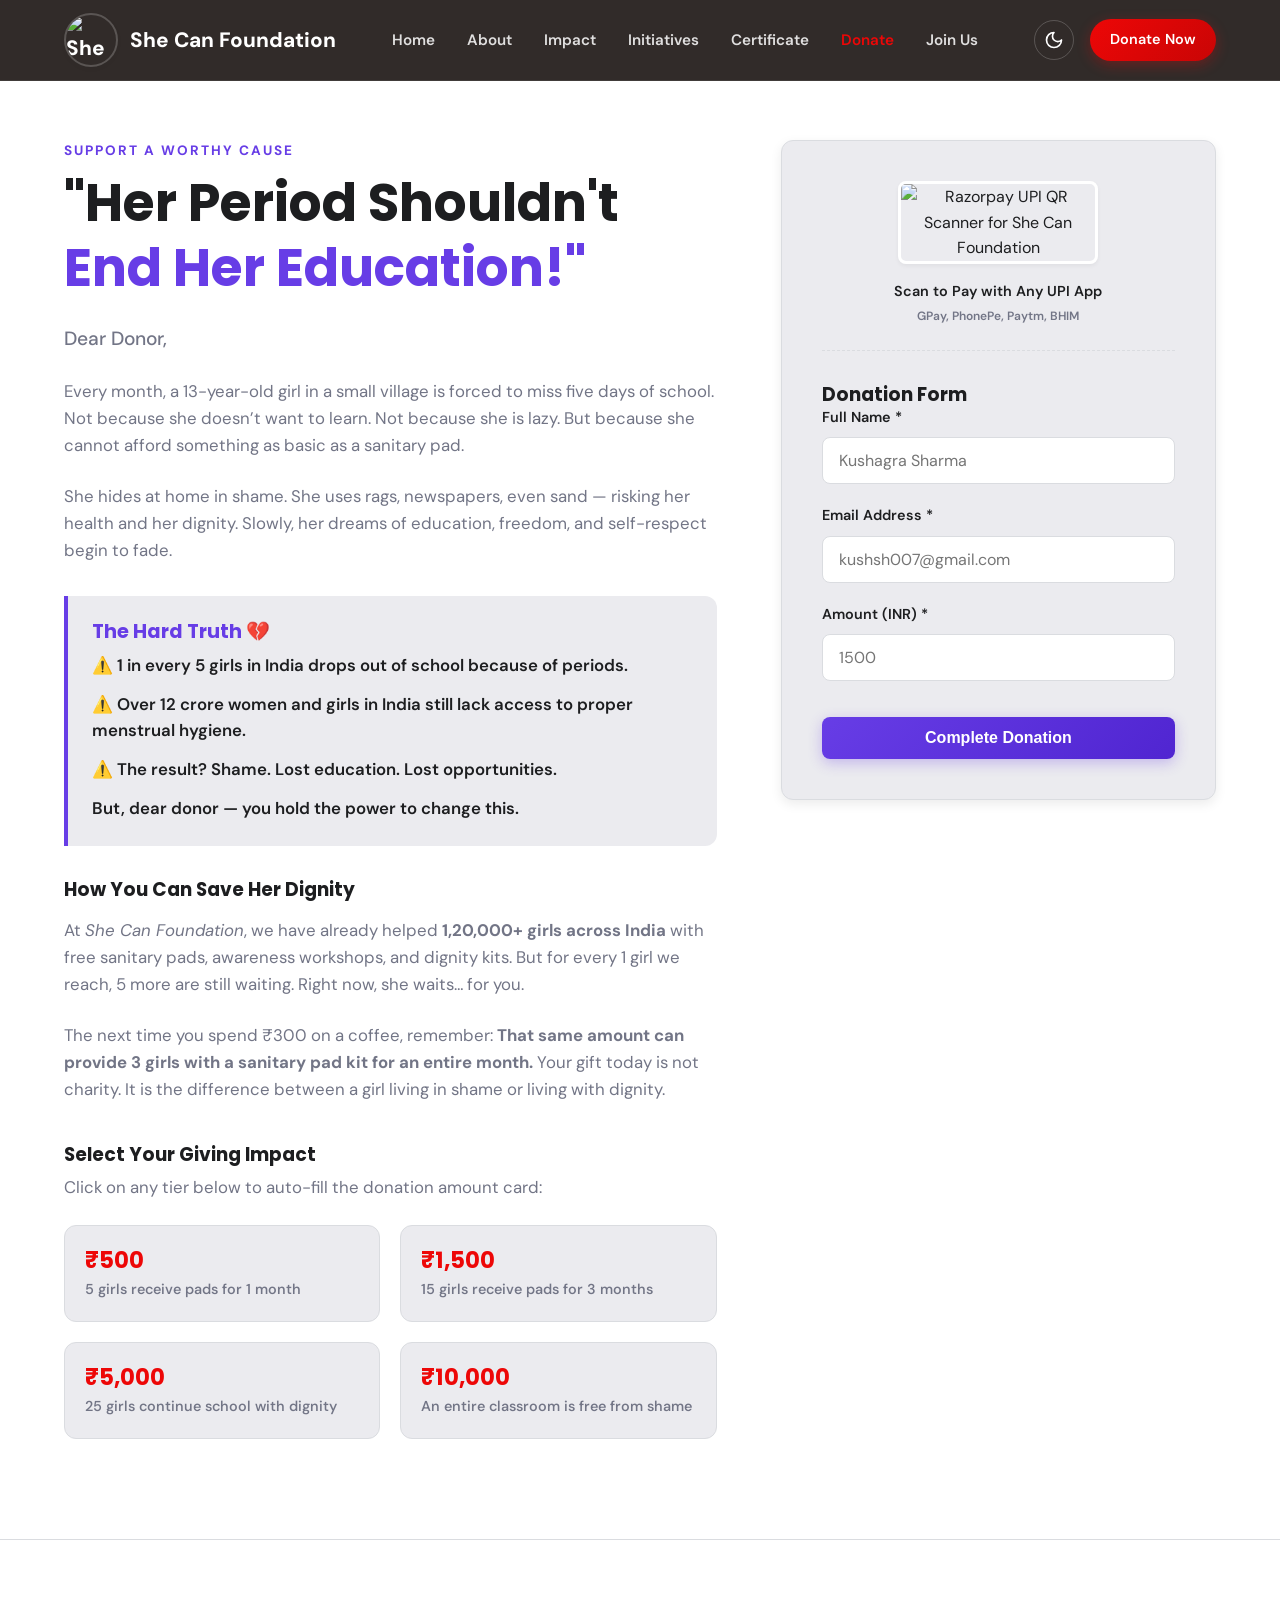
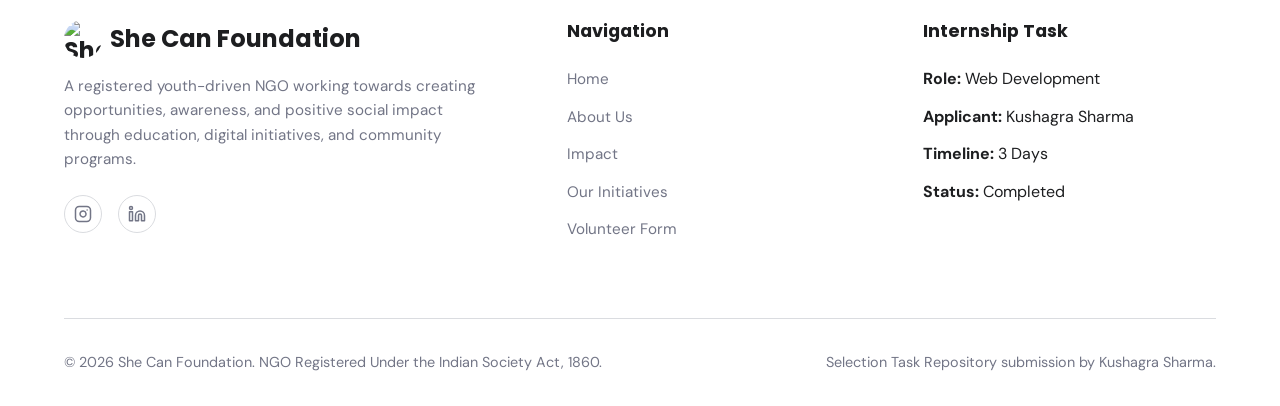
==== donate.html @ 92f9841a "Add: Donate page with UPI QR, bank details, and impact calculator" ====
<!DOCTYPE html>
<html lang="en" data-theme="light">
<head>
  <meta charset="UTF-8">
  <meta name="viewport" content="width=device-width, initial-scale=1.0">
  <title>Donate to She Can Foundation | Support a Worthy Cause</title>
  
  <!-- Prevent styling flashes in dark mode (FOUC) -->
  <meta name="color-scheme" content="light dark">
  <link rel="icon" type="image/jpeg" href="assets/favicon.jpg">
  <script>
    (function () {
      const savedTheme = localStorage.getItem("theme");
      const systemPrefersDark = window.matchMedia("(prefers-color-scheme: dark)").matches;
      if (savedTheme === "dark" || (!savedTheme && systemPrefersDark)) {
        document.documentElement.setAttribute("data-theme", "dark");
      } else {
        document.documentElement.setAttribute("data-theme", "light");
      }
    })();
  </script>

  <!-- Style link -->
  <link rel="stylesheet" href="style.css">
  
  <style>
    /* Specific overrides for the Donate page layout */
    .donate-grid {
      display: grid;
      grid-template-columns: 1.2fr 0.8fr;
      gap: 4rem;
      padding: 140px 0 100px 0;
      align-items: start;
    }
    
    .donate-content h1 span {
      color: var(--secondary-color);
    }
    
    .truth-box {
      background-color: var(--bg-subtle);
      border-left: 4px solid var(--secondary-color);
      padding: 1.5rem;
      border-radius: 0 var(--border-radius) var(--border-radius) 0;
      margin: 2rem 0;
    }
    
    .truth-box h4 {
      color: var(--secondary-color);
      margin-bottom: 0.5rem;
      font-size: 1.2rem;
    }
    
    .truth-list {
      list-style-type: none;
      padding-left: 0;
    }
    
    .truth-list li {
      margin-bottom: 0.75rem;
      font-weight: 600;
      font-size: 1.05rem;
      display: flex;
      align-items: center;
      gap: 0.5rem;
    }
    
    .tier-grid {
      display: grid;
      grid-template-columns: 1fr 1fr;
      gap: 1.25rem;
      margin-top: 1.5rem;
    }
    
    .tier-card {
      background-color: var(--bg-subtle);
      border: 1px solid var(--border-color);
      padding: 1.25rem;
      border-radius: var(--border-radius);
      cursor: pointer;
      transition: all var(--transition-speed);
    }
    
    .tier-card:hover, .tier-card.selected {
      border-color: var(--primary-color);
      background-color: rgba(237, 7, 7, 0.05);
      transform: translateY(-2px);
    }
    
    .tier-card h4 {
      font-size: 1.4rem;
      color: var(--primary-color);
      margin-bottom: 0.25rem;
    }
    
    .tier-card p {
      margin: 0;
      font-size: 0.9rem;
      font-weight: 550;
    }
    
    .payment-card {
      background-color: var(--bg-subtle);
      border: 1px solid var(--border-color);
      border-radius: var(--border-radius);
      padding: 2.5rem;
      box-shadow: var(--shadow-md);
      position: sticky;
      top: 100px;
    }
    
    .qr-container {
      text-align: center;
      margin-bottom: 2rem;
      padding-bottom: 1.5rem;
      border-bottom: 1px dashed var(--border-color);
    }
    
    .qr-container img {
      max-width: 200px;
      margin: 0 auto 1rem auto;
      border-radius: 8px;
      box-shadow: var(--shadow-sm);
      border: 3px solid var(--white);
    }
    
    .qr-container p {
      font-size: 0.9rem;
      font-weight: 600;
      color: var(--text-main);
      margin: 0;
    }
    
    @media (max-width: 992px) {
      .donate-grid {
        grid-template-columns: 1fr;
        gap: 3rem;
      }
      .payment-card {
        position: static;
      }
    }
    
    @media (max-width: 576px) {
      .tier-grid {
        grid-template-columns: 1fr;
      }
    }
  </style>
</head>
<body>

  <!-- --- Header / Navigation --- -->
  <header id="header">
    <div class="container">
      <div class="nav-wrapper">
        <!-- Logo -->
        <a href="index.html" class="logo" aria-label="She Can Foundation Home">
          <img src="assets/logo.jpg" alt="She Can Foundation Logo"> She Can Foundation
        </a>
        
        <!-- Navigation Links -->
        <nav>
          <ul class="nav-menu" id="nav-menu">
            <li><a href="index.html#home" class="nav-link">Home</a></li>
            <li><a href="index.html#about" class="nav-link">About</a></li>
            <li><a href="index.html#impact" class="nav-link">Impact</a></li>
            <li><a href="index.html#initiatives" class="nav-link">Initiatives</a></li>
            <li><a href="certificate.html" class="nav-link">Certificate</a></li>
            <li><a href="donate.html" class="nav-link active">Donate</a></li>
            <li><a href="index.html#join" class="nav-link">Join Us</a></li>
          </ul>
        </nav>

        <!-- Right Header Actions (Toggle & CTA) -->
        <div class="nav-actions">
          <button class="theme-btn" id="theme-toggle" aria-label="Toggle light/dark theme">
            <svg class="moon-icon" xmlns="http://www.w3.org/2000/svg" width="20" height="20" viewBox="0 0 24 24" fill="none" stroke="currentColor" stroke-width="2" stroke-linecap="round" stroke-linejoin="round">
              <path d="M12 3a6 6 0 0 0 9 9 9 9 0 1 1-9-9Z"/>
            </svg>
            <svg class="sun-icon" xmlns="http://www.w3.org/2000/svg" width="20" height="20" viewBox="0 0 24 24" fill="none" stroke="currentColor" stroke-width="2" stroke-linecap="round" stroke-linejoin="round">
              <circle cx="12" cy="12" r="4"/>
              <path d="M12 2v2M12 20v2M4.93 4.93l1.41 1.41M17.66 17.66l1.41 1.41M2 12h2M20 12h2M6.34 17.66l-1.41 1.41M19.07 4.93l-1.41 1.41"/>
            </svg>
          </button>
          
          <a href="#payment-section" class="btn btn-primary" style="padding: 0.6rem 1.25rem; font-size: 0.9rem;">Donate Now</a>
          
          <!-- Mobile Menu Burger -->
          <button class="menu-toggle" id="menu-toggle" aria-label="Toggle mobile menu">
            <span></span>
            <span></span>
            <span></span>
          </button>
        </div>
      </div>
    </div>
  </header>

  <!-- --- Donate Page Main Content --- -->
  <main class="container">
    <div class="donate-grid">
      <!-- Left side: Emotional story & tiers -->
      <div class="donate-content">
        <p style="text-transform: uppercase; letter-spacing: 2px; font-weight: 700; color: var(--secondary-color); font-size: 0.85rem; margin-bottom: 0.5rem;">
          SUPPORT A WORTHY CAUSE
        </p>
        <h1>"Her Period Shouldn't <br><span>End Her Education!"</span></h1>
        
        <p style="font-size: 1.2rem; font-weight: 500; margin-top: 1.5rem;">
          Dear Donor,
        </p>
        <p>
          Every month, a 13-year-old girl in a small village is forced to miss five days of school. Not because she doesn’t want to learn. Not because she is lazy. But because she cannot afford something as basic as a sanitary pad.
        </p>
        <p>
          She hides at home in shame. She uses rags, newspapers, even sand — risking her health and her dignity. Slowly, her dreams of education, freedom, and self-respect begin to fade.
        </p>

        <div class="truth-box">
          <h4>The Hard Truth 💔</h4>
          <ul class="truth-list">
            <li>⚠️ 1 in every 5 girls in India drops out of school because of periods.</li>
            <li>⚠️ Over 12 crore women and girls in India still lack access to proper menstrual hygiene.</li>
            <li>⚠️ The result? Shame. Lost education. Lost opportunities.</li>
          </ul>
          <p style="margin: 0.5rem 0 0 0; font-weight: 600; font-size: 1.05rem; color: var(--text-main);">
            But, dear donor — you hold the power to change this.
          </p>
        </div>

        <h3 style="margin-bottom: 1rem;">How You Can Save Her Dignity</h3>
        <p>
          At <em>She Can Foundation</em>, we have already helped <strong>1,20,000+ girls across India</strong> with free sanitary pads, awareness workshops, and dignity kits. But for every 1 girl we reach, 5 more are still waiting. Right now, she waits… for you.
        </p>
        <p>
          The next time you spend ₹300 on a coffee, remember: <strong>That same amount can provide 3 girls with a sanitary pad kit for an entire month.</strong> Your gift today is not charity. It is the difference between a girl living in shame or living with dignity.
        </p>

        <h3 style="margin-top: 2.5rem; margin-bottom: 0.5rem;">Select Your Giving Impact</h3>
        <p>Click on any tier below to auto-fill the donation amount card:</p>
        
        <div class="tier-grid">
          <div class="tier-card" data-amount="500">
            <h4>₹500</h4>
            <p>5 girls receive pads for 1 month</p>
          </div>
          <div class="tier-card" data-amount="1500">
            <h4>₹1,500</h4>
            <p>15 girls receive pads for 3 months</p>
          </div>
          <div class="tier-card" data-amount="5000">
            <h4>₹5,000</h4>
            <p>25 girls continue school with dignity</p>
          </div>
          <div class="tier-card" data-amount="10000">
            <h4>₹10,000</h4>
            <p>An entire classroom is free from shame</p>
          </div>
        </div>
      </div>

      <!-- Right side: Payment QR & Form -->
      <div class="payment-card" id="payment-section">
        <!-- QR Code scanning -->
        <div class="qr-container">
          <img src="assets/razorpay_upi_qr.jpg" alt="Razorpay UPI QR Scanner for She Can Foundation">
          <p>Scan to Pay with Any UPI App</p>
          <p style="font-size: 0.75rem; color: var(--text-muted); margin-top: 0.25rem;">GPay, PhonePe, Paytm, BHIM</p>
        </div>

        <!-- Custom Donation form -->
        <h3>Donation Form</h3>
        <div class="success-msg" id="payment-success">
          Donation Completed Successfully! 🌟 A tax receipt will be sent to your email shortly. Thank you!
        </div>

        <form id="donation-form" novalidate>
          <div class="form-group">
            <label for="donor-name" class="form-label">Full Name *</label>
            <input type="text" id="donor-name" class="form-control" placeholder="Kushagra Sharma" required>
          </div>
          <div class="form-group">
            <label for="donor-email" class="form-label">Email Address *</label>
            <input type="email" id="donor-email" class="form-control" placeholder="kushsh007@gmail.com" required>
          </div>
          <div class="form-group">
            <label for="donor-amount" class="form-label">Amount (INR) *</label>
            <input type="number" id="donor-amount" class="form-control" placeholder="1500" min="10" required>
          </div>
          <button type="submit" class="btn btn-secondary" style="width: 100%; border-radius: 8px; margin-top: 1rem;">Complete Donation</button>
        </form>
      </div>
    </div>
  </main>

  <!-- --- Footer --- -->
  <footer>
    <div class="container">
      <div class="footer-grid">
        <div class="footer-about">
          <h3 style="display: flex; align-items: center; gap: 0.5rem; margin-bottom: 1rem;">
            <img src="assets/logo.jpg" alt="She Can Foundation Logo" style="height: 38px; width: 38px; border-radius: 50%;"> She Can Foundation
          </h3>
          <p>
            A registered youth-driven NGO working towards creating opportunities, awareness, and positive social impact through education, digital initiatives, and community programs.
          </p>
          <div class="social-links">
            <a href="https://www.instagram.com/_shecanfoundation_" target="_blank" rel="noopener noreferrer" class="social-btn" aria-label="Follow us on Instagram">
              <svg xmlns="http://www.w3.org/2000/svg" width="18" height="18" viewBox="0 0 24 24" fill="none" stroke="currentColor" stroke-width="2" stroke-linecap="round" stroke-linejoin="round">
                <rect x="2" y="2" width="20" height="20" rx="5" ry="5"/>
                <path d="M16 11.37A4 4 0 1 1 12.63 8 4 4 0 0 1 16 11.37zM17.5 6.5h.01"/>
              </svg>
            </a>
            <a href="https://www.linkedin.com/company/shecanfoundation" target="_blank" rel="noopener noreferrer" class="social-btn" aria-label="Connect on LinkedIn">
              <svg xmlns="http://www.w3.org/2000/svg" width="18" height="18" viewBox="0 0 24 24" fill="none" stroke="currentColor" stroke-width="2" stroke-linecap="round" stroke-linejoin="round">
                <path d="M16 8a6 6 0 0 1 6 6v7h-4v-7a2 2 0 0 0-2-2 2 2 0 0 0-2 2v7h-4v-7a6 6 0 0 1 6-6z"/>
                <rect x="2" y="9" width="4" height="12"/>
                <circle cx="4" cy="4" r="2"/>
              </svg>
            </a>
          </div>
        </div>
        
        <div class="footer-links">
          <h4>Navigation</h4>
          <ul>
            <li><a href="index.html#home">Home</a></li>
            <li><a href="index.html#about">About Us</a></li>
            <li><a href="index.html#impact">Impact</a></li>
            <li><a href="index.html#initiatives">Our Initiatives</a></li>
            <li><a href="index.html#join">Volunteer Form</a></li>
          </ul>
        </div>
        
        <div class="footer-links">
          <h4>Internship Task</h4>
          <ul>
            <li><strong>Role:</strong> Web Development</li>
            <li><strong>Applicant:</strong> Kushagra Sharma</li>
            <li><strong>Timeline:</strong> 3 Days</li>
            <li><strong>Status:</strong> Completed</li>
          </ul>
        </div>
      </div>
      
      <div class="footer-bottom">
        <p>&copy; 2026 She Can Foundation. NGO Registered Under the Indian Society Act, 1860.</p>
        <p>Selection Task Repository submission by Kushagra Sharma.</p>
      </div>
    </div>
  </footer>

  <!-- Script link -->
  <script src="script.js"></script>
</body>
</html>
---- style.css ----
/* 
  =========================================
  SHE CAN FOUNDATION - SELECTION TASK STYLES
  =========================================
  Clean, modern, and basic CSS.
  Directly inspired by shecanfoundation.org:
  - Typography: Poppins & DM Sans
  - Brand Colors: Royal Purple (#673de6) & Logo Orange-Red (#ff4d15)
  - Section Backgrounds: Alternating Dark Charcoal (#26201e), Lavender-Gray (#ebebef), and White (#ffffff)
*/

/* --- Google Fonts --- */
@import url('https://fonts.googleapis.com/css2?family=DM+Sans:wght@400;500;700&family=Poppins:wght@400;500;600;700;800&display=swap');

/* --- Design Tokens / Variables --- */
:root {
  /* Color Scheme - shecanfoundation.org original branding */
  --primary-color: #ed0707;       /* Original brand highlight/button color (bright red) */
  --primary-hover: #c90505;
  --secondary-color: #673de6;     /* Royal Purple (Logo color) */
  --secondary-hover: #5025d1;
  --text-main: #1d1e20;           /* Off-black body text */
  --text-muted: #727586;          /* Muted gray text */
  --bg-main: #ffffff;             
  --bg-subtle: #ebebef;           /* Original light gray background block (rgb(235, 235, 239)) */
  --bg-dark: #26201e;             /* Original dark background banner (rgb(38, 32, 30)) */
  --bg-dark-deep: #0d0705;        /* Original very dark background (rgb(13, 7, 5)) */
  --white: #ffffff;
  --border-color: #dadce0;        
  
  /* Shadow Effects */
  --shadow-sm: 0 2px 4px rgba(0, 0, 0, 0.05);
  --shadow-md: 0 4px 12px rgba(0, 0, 0, 0.08);
  --shadow-lg: 0 12px 24px rgba(0, 0, 0, 0.12);
  
  /* Layout spacing */
  --border-radius: 12px;
  --transition-speed: 0.3s;
}

/* --- Dark Theme Tokens --- */
[data-theme="dark"] {
  --text-main: #f2f3f6;
  --text-muted: #9ca3af;
  --bg-main: #0f172a;             /* Slate dark background */
  --bg-subtle: #1e293b;           /* Slate lighter background */
  --border-color: #334155;
  --shadow-md: 0 4px 12px rgba(0, 0, 0, 0.3);
  --shadow-lg: 0 12px 24px rgba(0, 0, 0, 0.4);
}

/* --- Base Resets --- */
* {
  margin: 0;
  padding: 0;
  box-sizing: border-box;
}

html {
  scroll-behavior: smooth;
  font-family: 'DM Sans', sans-serif;
  color: var(--text-main);
  background-color: var(--bg-main);
  transition: background-color var(--transition-speed), color var(--transition-speed);
}

body {
  line-height: 1.6;
  overflow-x: hidden;
}

img {
  max-width: 100%;
  height: auto;
  display: block;
}

a {
  text-decoration: none;
  color: inherit;
}

/* --- Typography --- */
h1, h2, h3, h4, h5, h6 {
  font-family: 'Poppins', sans-serif;
  font-weight: 700;
  line-height: 1.25;
  color: var(--text-main);
}

h1 {
  font-size: clamp(2rem, 1.2rem + 3.5vw, 3.25rem);
}

h2 {
  font-size: clamp(1.5rem, 1rem + 2.5vw, 2.25rem);
  margin-bottom: 1rem;
  position: relative;
  display: inline-block;
}

/* Elegant decorative line under main headings */
h2::after {
  content: '';
  position: absolute;
  left: 0;
  bottom: -8px;
  width: 50px;
  height: 4px;
  background: linear-gradient(to right, var(--primary-color), var(--secondary-color));
  border-radius: 2px;
}

p {
  color: var(--text-muted);
  font-size: 1.05rem;
  margin-bottom: 1.5rem;
}

/* --- Helper Classes / Utilities --- */
.container {
  max-width: 1200px;
  margin: 0 auto;
  padding: 0 1.5rem;
}

.text-center {
  text-align: center;
}

.btn {
  display: inline-flex;
  align-items: center;
  justify-content: center;
  padding: 0.75rem 1.75rem;
  font-weight: 600;
  font-size: 1rem;
  border-radius: 30px;
  cursor: pointer;
  transition: all var(--transition-speed) ease;
  border: none;
  gap: 0.5rem;
}

.btn-primary {
  background: linear-gradient(135deg, var(--primary-color), var(--primary-hover));
  color: var(--white);
  box-shadow: 0 4px 14px rgba(237, 7, 7, 0.3);
}

.btn-primary:hover {
  transform: translateY(-2px);
  box-shadow: 0 6px 20px rgba(237, 7, 7, 0.5);
}

.btn-secondary {
  background: linear-gradient(135deg, var(--secondary-color), var(--secondary-hover));
  color: var(--white);
  box-shadow: 0 4px 14px rgba(103, 61, 230, 0.3);
}

.btn-secondary:hover {
  transform: translateY(-2px);
  box-shadow: 0 6px 20px rgba(103, 61, 230, 0.5);
}

.btn-outline {
  border: 2px solid var(--border-color);
  background-color: transparent;
  color: var(--text-main);
}

.btn-outline:hover {
  border-color: var(--primary-color);
  color: var(--primary-color);
  background-color: rgba(103, 61, 230, 0.05);
}

/* --- Header & Navigation --- */
header {
  position: fixed;
  top: 0;
  left: 0;
  width: 100%;
  z-index: 1000;
  background-color: rgba(38, 32, 30, 0.95); /* Transparent original dark charcoal */
  backdrop-filter: blur(10px);
  -webkit-backdrop-filter: blur(10px);
  border-bottom: 1px solid rgba(255, 255, 255, 0.08);
  transition: background-color var(--transition-speed);
}

[data-theme="dark"] header {
  background-color: rgba(15, 23, 42, 0.95);
}

header.scrolled {
  box-shadow: var(--shadow-sm);
  background-color: rgb(38, 32, 30); /* Solid original dark charcoal */
}

.nav-wrapper {
  display: flex;
  justify-content: space-between;
  align-items: center;
  height: 80px;
}

.logo {
  font-size: 1.3rem;
  font-weight: 800;
  color: #ffffff; /* White logo text for high-contrast on dark header */
  display: flex;
  align-items: center;
  gap: 0.75rem;
  transition: color var(--transition-speed);
}

.logo img {
  height: 54px;
  width: 54px;
  border-radius: 50%;
  object-fit: cover;
  border: 2px solid rgba(255, 255, 255, 0.2);
  box-shadow: var(--shadow-sm);
}

.nav-menu {
  display: flex;
  align-items: center;
  gap: 2rem;
  list-style: none;
}

.nav-link {
  font-weight: 600;
  font-size: 0.95rem;
  color: rgba(255, 255, 255, 0.85); /* Readable light text on dark header */
  transition: color var(--transition-speed);
}

.nav-link:hover,
.nav-link.active {
  color: var(--primary-color); /* Hover / active red */
}

.nav-actions {
  display: flex;
  align-items: center;
  gap: 1rem;
}

/* Theme Toggle Button */
.theme-btn {
  background: transparent;
  border: 1px solid rgba(255, 255, 255, 0.2);
  width: 40px;
  height: 40px;
  border-radius: 50%;
  cursor: pointer;
  display: flex;
  align-items: center;
  justify-content: center;
  color: #ffffff; /* White icon */
  transition: all var(--transition-speed);
}

.theme-btn:hover {
  background-color: rgba(255, 255, 255, 0.1);
  border-color: var(--primary-color);
}

.theme-btn .sun-icon {
  display: none;
}

.theme-btn .moon-icon {
  display: block;
}

[data-theme="dark"] .theme-btn .sun-icon {
  display: block;
}

[data-theme="dark"] .theme-btn .moon-icon {
  display: none;
}

/* Mobile Menu Toggle */
.menu-toggle {
  display: none;
  background: transparent;
  border: none;
  cursor: pointer;
  flex-direction: column;
  gap: 6px;
  padding: 5px;
}

.menu-toggle span {
  display: block;
  width: 25px;
  height: 3px;
  background-color: var(--text-main);
  border-radius: 3px;
  transition: all var(--transition-speed);
}

/* --- Hero Section --- */
.hero-section {
  padding: 160px 0 100px 0;
  background-color: var(--bg-dark); /* Original Dark Charcoal background */
  color: var(--white);
  border-bottom: 1px solid #332d2b;
}

.hero-section h1 {
  color: var(--white);
}

.hero-section h1 span {
  color: var(--secondary-color);
}

.hero-section p {
  color: #d1d5db; /* Light gray body text */
}

.hero-section .btn-outline {
  border-color: #4b5563;
  color: var(--white);
}

.hero-section .btn-outline:hover {
  background-color: rgba(255, 255, 255, 0.1);
  border-color: var(--white);
}

.hero-grid {
  display: grid;
  grid-template-columns: 1.12fr 0.88fr;
  align-items: center;
  gap: 4rem;
}

.hero-content h1 {
  margin-bottom: 1.5rem;
}

.hero-content p {
  margin-bottom: 2rem;
}

.hero-buttons {
  display: flex;
  gap: 1rem;
  flex-wrap: wrap;
}

.hero-image-wrapper {
  position: relative;
  display: flex;
  justify-content: center;
}

.hero-image-wrapper img {
  border-radius: 20px;
  box-shadow: var(--shadow-lg);
  width: 100%;
  max-height: 420px;
  object-fit: cover;
  border: 4px solid rgba(255, 255, 255, 0.15);
}

/* --- Stats / Impact Bar --- */
.stats-section {
  background-color: var(--bg-main); /* White divider section */
  padding: 3.5rem 0;
  border-bottom: 1px solid var(--border-color);
}

.stats-grid {
  display: grid;
  grid-template-columns: repeat(4, 1fr);
  gap: 2rem;
}

.stat-card {
  text-align: center;
}

.stat-card h3 {
  font-size: 2.25rem;
  font-weight: 800;
  color: var(--primary-color);
  margin-bottom: 0.25rem;
}

.stat-card p {
  margin: 0;
  font-weight: 600;
  font-size: 0.95rem;
}

/* --- About Section --- */
.about-section {
  padding: 100px 0;
  background-color: var(--bg-subtle); /* Original light lavender-gray background */
  border-bottom: 1px solid var(--border-color);
}

.about-grid {
  display: grid;
  grid-template-columns: 0.8fr 1.2fr;
  align-items: center;
  gap: 4rem;
}

.about-image-wrapper img {
  border-radius: 20px;
  box-shadow: var(--shadow-lg);
  max-height: 480px;
  width: 100%;
  object-fit: cover;
}

.about-content h2 {
  margin-bottom: 2rem;
}

.about-features {
  display: grid;
  grid-template-columns: 1fr 1fr;
  gap: 1.5rem;
  margin-top: 2rem;
}

.feature-box {
  background-color: var(--bg-main); /* White boxes on gray background */
  padding: 1.25rem;
  border-radius: var(--border-radius);
  border: 1px solid var(--border-color);
  box-shadow: var(--shadow-sm);
}

.feature-box h4 {
  font-size: 1.1rem;
  margin-bottom: 0.5rem;
  color: var(--primary-color);
}

.feature-box p {
  font-size: 0.95rem;
  margin: 0;
}

/* --- Founder Quote Section --- */
.quote-section {
  background: linear-gradient(135deg, var(--bg-dark), var(--bg-dark-deep)); /* Original Dark Quote block */
  color: var(--white);
  padding: 80px 0;
}

[data-theme="dark"] .quote-section {
  background: linear-gradient(135deg, #090d16, #160e33);
}

.quote-wrapper {
  max-width: 800px;
  margin: 0 auto;
  text-align: center;
}

.quote-icon {
  font-size: 3.5rem;
  line-height: 1;
  color: var(--secondary-color);
  margin-bottom: 1rem;
}

.quote-text {
  font-size: clamp(1.1rem, 1rem + 1vw, 1.45rem);
  font-style: italic;
  font-weight: 500;
  line-height: 1.6;
  margin-bottom: 2rem;
  color: #e5e7eb;
}

.quote-author {
  font-weight: 700;
  font-size: 1.25rem;
  color: var(--white);
}

.quote-author-title {
  font-size: 0.95rem;
  color: #9ca3af;
  margin-top: 0.25rem;
}

/* --- On-ground Activity Showcase Section --- */
.activity-section {
  padding: 100px 0;
  background-color: var(--bg-main); /* White background section */
  border-bottom: 1px solid var(--border-color);
}

.activity-grid {
  display: grid;
  grid-template-columns: 1.2fr 0.8fr;
  align-items: center;
  gap: 4rem;
}

.activity-content h2 {
  margin-bottom: 1.5rem;
}

.activity-image-wrapper img {
  border-radius: 20px;
  box-shadow: var(--shadow-lg);
  max-height: 480px;
  width: 100%;
  object-fit: cover;
}

/* --- Initiatives Section --- */
.initiatives-section {
  padding: 100px 0;
  background-color: var(--bg-subtle); /* Original light lavender-gray background */
  border-bottom: 1px solid var(--border-color);
}

.section-header {
  margin-bottom: 4rem;
}

.initiatives-grid {
  display: grid;
  grid-template-columns: repeat(3, 1fr);
  gap: 2rem;
}

.initiative-card {
  background-color: var(--bg-main); /* White cards on gray section */
  padding: 2.5rem 2rem;
  border-radius: var(--border-radius);
  border: 1px solid var(--border-color);
  box-shadow: var(--shadow-sm);
  transition: all var(--transition-speed) ease;
}

.initiative-card:hover {
  transform: translateY(-8px);
  box-shadow: var(--shadow-lg);
  border-color: var(--primary-color);
}

.card-icon {
  width: 50px;
  height: 50px;
  border-radius: 12px;
  background-color: rgba(103, 61, 230, 0.1);
  display: flex;
  align-items: center;
  justify-content: center;
  font-size: 1.5rem;
  color: var(--primary-color);
  margin-bottom: 1.5rem;
}

.initiative-card.accent-card .card-icon {
  background-color: rgba(237, 7, 7, 0.1);
  color: var(--primary-color);
}

.initiative-card h3 {
  font-size: 1.3rem;
  margin-bottom: 1rem;
}

.initiative-card p {
  font-size: 0.95rem;
  margin: 0;
}

/* --- Join/Contact Section --- */
.join-section {
  padding: 100px 0;
  background-color: var(--bg-dark-deep); /* Dark background to match original */
  color: var(--white);
  border-bottom: 1px solid rgba(255, 255, 255, 0.05);
}

.join-section-header {
  margin-bottom: 3.5rem;
}

.join-section-header h2 {
  color: var(--white);
}

.join-section-header p {
  color: rgba(255, 255, 255, 0.8) !important;
}

.join-grid {
  display: grid;
  grid-template-columns: 1.1fr 0.9fr; /* Left: Volunteer Form, Right: Donation Column */
  gap: 3.5rem;
  align-items: start;
}

/* Form Styling */
.form-card {
  background-color: var(--bg-dark); /* Midnight purple card background on dark section */
  padding: 3rem 2.5rem;
  border-radius: var(--border-radius);
  border: 1px solid rgba(255, 255, 255, 0.1);
  box-shadow: var(--shadow-md);
}

.form-card h3 {
  font-size: 1.5rem;
  margin-bottom: 1.5rem;
  color: var(--white);
}

.form-card p {
  color: rgba(255, 255, 255, 0.8) !important;
}

.join-section .form-label {
  color: rgba(255, 255, 255, 0.9);
}

.join-section .form-control {
  background-color: var(--bg-dark-deep);
  border: 1px solid rgba(255, 255, 255, 0.15);
  color: var(--white);
}

.join-section .form-control:focus {
  border-color: var(--primary-color);
  box-shadow: 0 0 0 3px rgba(237, 7, 7, 0.3);
}

.join-section .form-card div {
  background-color: var(--bg-dark-deep) !important;
  border-color: rgba(255, 255, 255, 0.1) !important;
}

.join-section .form-card div p {
  color: rgba(255, 255, 255, 0.9) !important;
}

.join-section .form-card div p strong {
  color: var(--white) !important;
}

.form-group {
  margin-bottom: 1.25rem;
}

.form-label {
  display: block;
  font-size: 0.9rem;
  font-weight: 600;
  margin-bottom: 0.5rem;
  color: var(--text-main);
  text-align: left;
}

.form-control {
  width: 100%;
  padding: 0.75rem 1rem;
  font-size: 1rem;
  font-family: inherit;
  border: 1px solid var(--border-color);
  background-color: var(--bg-main);
  color: var(--text-main);
  border-radius: 8px;
  transition: all var(--transition-speed);
}

.form-control:focus {
  outline: none;
  border-color: var(--primary-color);
  box-shadow: 0 0 0 3px rgba(103, 61, 230, 0.15);
}

textarea.form-control {
  resize: vertical;
  min-height: 120px;
}

/* Success Message Overlay style */
.success-msg {
  display: none;
  background-color: #d1fae5;
  border: 1px solid #10b981;
  color: #065f46;
  padding: 1rem;
  border-radius: 8px;
  margin-bottom: 1.5rem;
  text-align: center;
  font-weight: 600;
}

[data-theme="dark"] .success-msg {
  background-color: #064e3b;
  border-color: #059669;
  color: #a7f3d0;
}

/* --- Footer --- */
footer {
  background-color: var(--bg-main); /* Original white footer background */
  padding: 5rem 0 2rem 0;
  border-top: 1px solid var(--border-color);
}

.footer-grid {
  display: grid;
  grid-template-columns: 1.5fr 1fr 1fr;
  gap: 4rem;
  margin-bottom: 4rem;
}

.footer-about h3 {
  font-size: 1.5rem;
  margin-bottom: 1rem;
}

.footer-about p {
  font-size: 0.95rem;
  margin-bottom: 1.5rem;
}

.social-links {
  display: flex;
  gap: 1rem;
}

.social-btn {
  width: 38px;
  height: 38px;
  border-radius: 50%;
  border: 1px solid var(--border-color);
  background-color: var(--bg-main);
  display: flex;
  align-items: center;
  justify-content: center;
  color: var(--text-muted);
  transition: all var(--transition-speed);
}

.social-btn:hover {
  background-color: var(--primary-color);
  color: var(--white);
  border-color: var(--primary-color);
}

.footer-links h4 {
  font-size: 1.1rem;
  margin-bottom: 1.5rem;
  color: var(--text-main);
}

.footer-links ul {
  list-style: none;
}

.footer-links li {
  margin-bottom: 0.75rem;
}

.footer-links a {
  font-size: 0.95rem;
  color: var(--text-muted);
  transition: color var(--transition-speed);
}

.footer-links a:hover {
  color: var(--primary-color);
}

.footer-bottom {
  border-top: 1px solid var(--border-color);
  padding-top: 2rem;
  display: flex;
  justify-content: space-between;
  align-items: center;
  flex-wrap: wrap;
  gap: 1rem;
}

.footer-bottom p {
  margin: 0;
  font-size: 0.9rem;
}

/* --- Responsive Media Queries --- */

@media (max-width: 992px) {
  .hero-grid,
  .about-grid,
  .activity-grid,
  .join-grid {
    grid-template-columns: 1fr;
    gap: 3rem;
  }
  
  .hero-image-wrapper {
    order: -1;
  }
  
  .hero-image-wrapper img,
  .about-image-wrapper img,
  .activity-image-wrapper img {
    max-height: 350px;
    width: 100%;
  }

  .initiatives-grid {
    grid-template-columns: 1fr 1fr;
  }
  
  .footer-grid {
    grid-template-columns: 1fr 1fr;
    gap: 2.5rem;
  }
  
  .footer-about {
    grid-column: span 2;
  }
}

@media (max-width: 768px) {
  .nav-menu {
    position: fixed;
    top: 80px;
    left: -100%;
    width: 100%;
    height: calc(100vh - 80px);
    background-color: #26201e; /* Same dark charcoal as header */
    flex-direction: column;
    padding: 3rem 1.5rem;
    gap: 2rem;
    align-items: start;
    transition: left var(--transition-speed) ease;
    border-top: 1px solid rgba(255, 255, 255, 0.1);
    box-shadow: var(--shadow-md);
  }
  
  .nav-menu.active {
    left: 0;
  }
  
  .menu-toggle {
    display: flex;
  }
  
  /* Menu Hamburger Animation */
  .menu-toggle.active span:nth-child(1) {
    transform: rotate(45deg) translate(6px, 6px);
  }
  
  .menu-toggle.active span:nth-child(2) {
    opacity: 0;
  }
  
  .menu-toggle.active span:nth-child(3) {
    transform: rotate(-45deg) translate(6px, -6px);
  }
  
  .stats-grid {
    grid-template-columns: 1fr 1fr;
  }
  
  .about-features {
    grid-template-columns: 1fr;
  }

  .initiatives-grid {
    grid-template-columns: 1fr;
  }
  
  .form-card {
    padding: 2rem 1.5rem;
  }
}

@media (max-width: 480px) {
  .stats-grid {
    grid-template-columns: 1fr;
  }
  
  .footer-grid {
    grid-template-columns: 1fr;
  }
  
  .footer-about {
    grid-column: span 1;
  }
  
  .hero-buttons {
    flex-direction: column;
  }
  
  .hero-buttons .btn {
    width: 100%;
  }
  
  .footer-bottom {
    flex-direction: column;
    text-align: center;
  }
}

/* --- Interactive Testimonial Slider Styles --- */
.slider-container {
  position: relative;
  max-width: 850px;
  margin: 0 auto;
  min-height: 250px;
  display: flex;
  flex-direction: column;
  justify-content: center;
  text-align: center;
}

.quote-slide {
  display: none;
  opacity: 0;
  transform: translateY(10px);
  transition: opacity 0.5s ease, transform 0.5s ease;
}

.quote-slide.active {
  display: block;
  opacity: 1;
  transform: translateY(0);
}

.slider-controls {
  display: flex;
  align-items: center;
  justify-content: center;
  gap: 1.5rem;
  margin-top: 2.5rem;
}

.slider-btn {
  background: transparent;
  border: 1px solid rgba(255, 255, 255, 0.3);
  color: var(--white);
  width: 42px;
  height: 42px;
  border-radius: 50%;
  cursor: pointer;
  display: flex;
  align-items: center;
  justify-content: center;
  font-size: 1.1rem;
  transition: all var(--transition-speed);
}

.slider-btn:hover {
  background-color: var(--primary-color);
  border-color: var(--primary-color);
  transform: scale(1.1);
}

.slider-dots {
  display: flex;
  gap: 0.6rem;
}

.dot {
  width: 10px;
  height: 10px;
  border-radius: 50%;
  background-color: rgba(255, 255, 255, 0.3);
  cursor: pointer;
  transition: all var(--transition-speed);
}

.dot.active {
  background-color: var(--primary-color);
  transform: scale(1.2);
}

/* --- Interactive FAQ Accordion Styles --- */
.faq-section {
  padding: 100px 0;
  background-color: var(--bg-main);
  border-bottom: 1px solid var(--border-color);
}

.faq-accordion {
  max-width: 800px;
  margin: 3rem auto 0 auto;
  display: flex;
  flex-direction: column;
  gap: 1rem;
}

.faq-item {
  border: 1px solid var(--border-color);
  border-radius: 10px;
  background-color: var(--bg-subtle);
  overflow: hidden;
  transition: all var(--transition-speed);
}

.faq-item:hover {
  border-color: var(--primary-color);
  box-shadow: var(--shadow-sm);
}

.faq-trigger {
  width: 100%;
  padding: 1.5rem;
  background: transparent;
  border: none;
  font-family: 'Poppins', sans-serif;
  font-size: 1.05rem;
  font-weight: 600;
  color: var(--text-main);
  display: flex;
  justify-content: space-between;
  align-items: center;
  cursor: pointer;
  text-align: left;
}

.faq-trigger span {
  font-size: 1.4rem;
  color: var(--primary-color);
  transition: transform var(--transition-speed);
}

.faq-content {
  max-height: 0;
  opacity: 0;
  overflow: hidden;
  transition: max-height 0.4s cubic-bezier(0, 1, 0, 1), opacity 0.3s ease;
  padding: 0 1.5rem;
}

.faq-item.active {
  background-color: var(--white);
  border-color: var(--primary-color);
  box-shadow: var(--shadow-md);
}

.faq-item.active .faq-content {
  max-height: 200px;
  opacity: 1;
  padding: 0 1.5rem 1.5rem 1.5rem;
}

/* --- Toast / Confetti Animations --- */
.confetti-piece {
  position: fixed;
  width: 10px;
  height: 10px;
  background-color: var(--primary-color);
  top: -15px;
  z-index: 9999;
  border-radius: 50%;
  animation: fall 2.5s linear forwards;
}

@keyframes fall {
  to {
    transform: translateY(105vh) rotate(360deg);
    opacity: 0;
  }
}

/* --- Scroll Reveal Animations --- */
@media (prefers-reduced-motion: no-preference) {
  .scroll-reveal {
    opacity: 0;
    transform: translateY(30px);
    transition: opacity 0.8s ease, transform 0.8s ease;
  }

  .scroll-reveal.visible {
    opacity: 1;
    transform: translateY(0);
  }
}
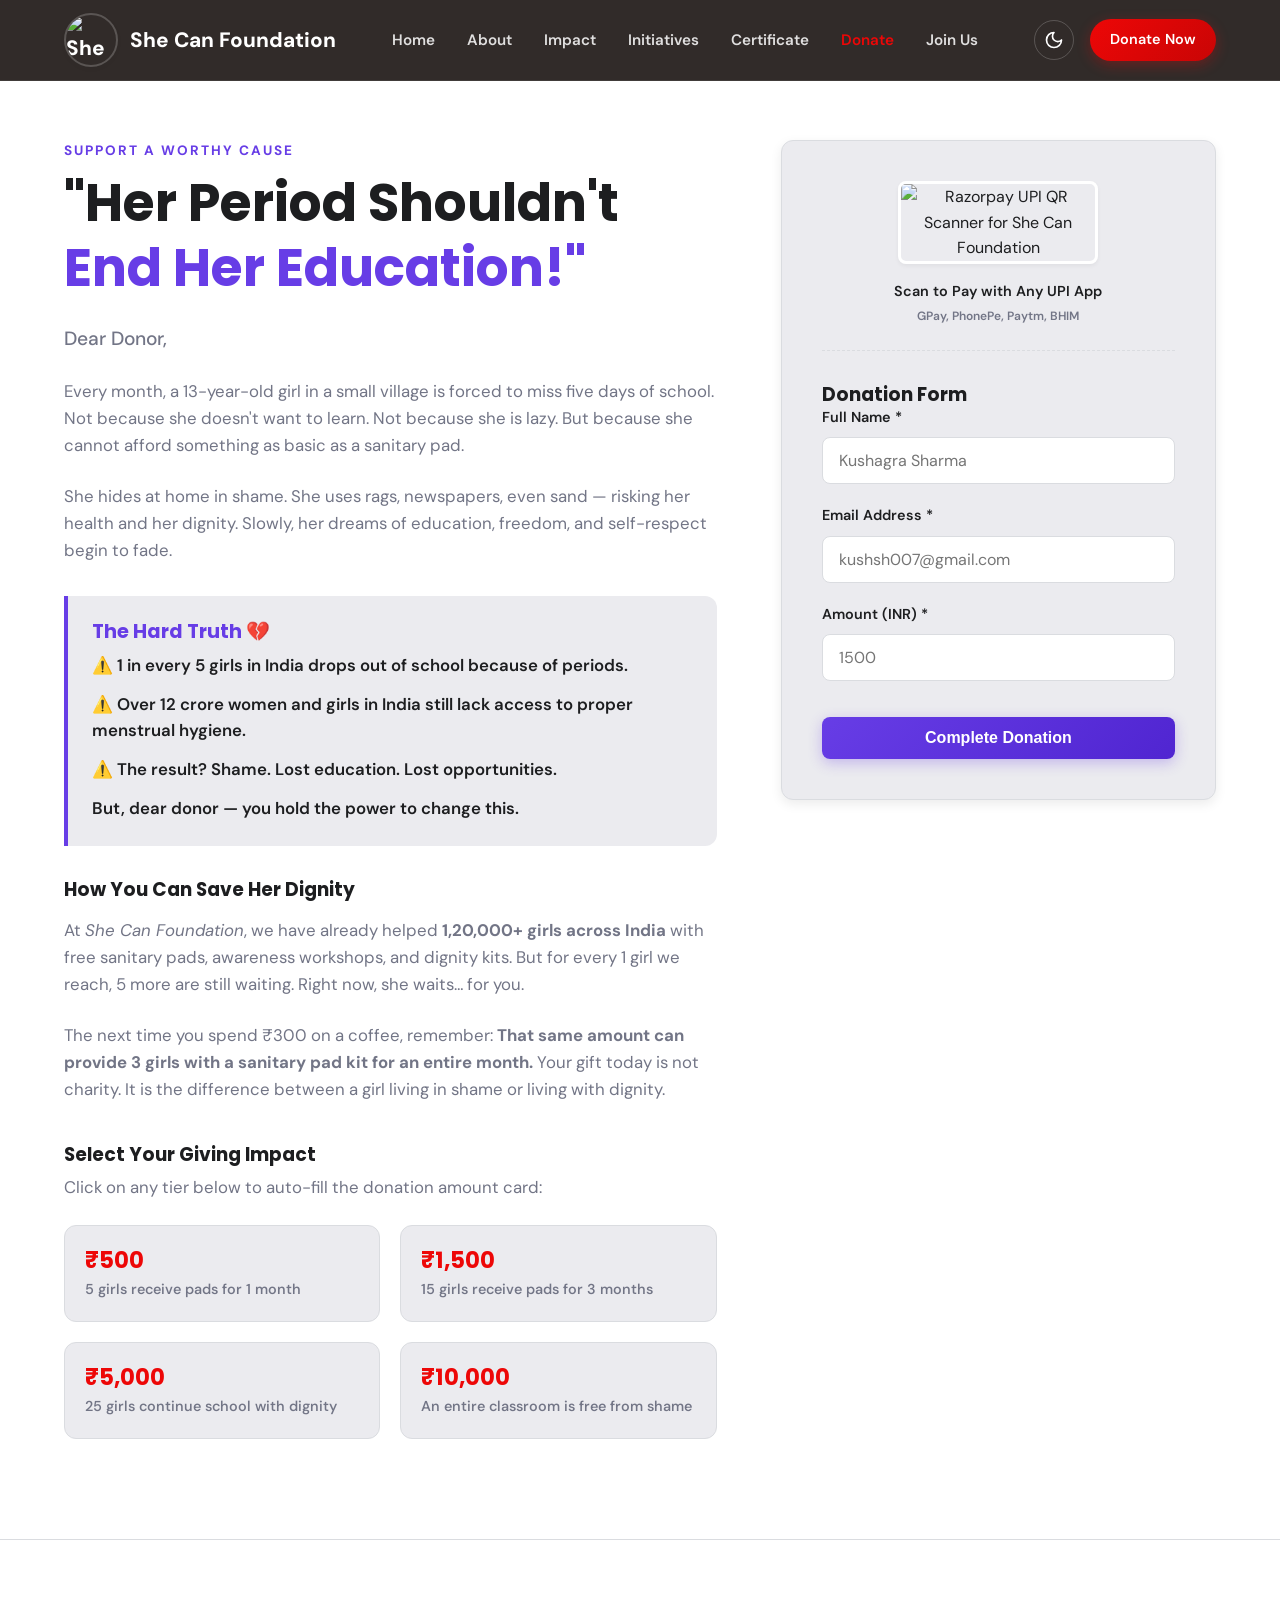
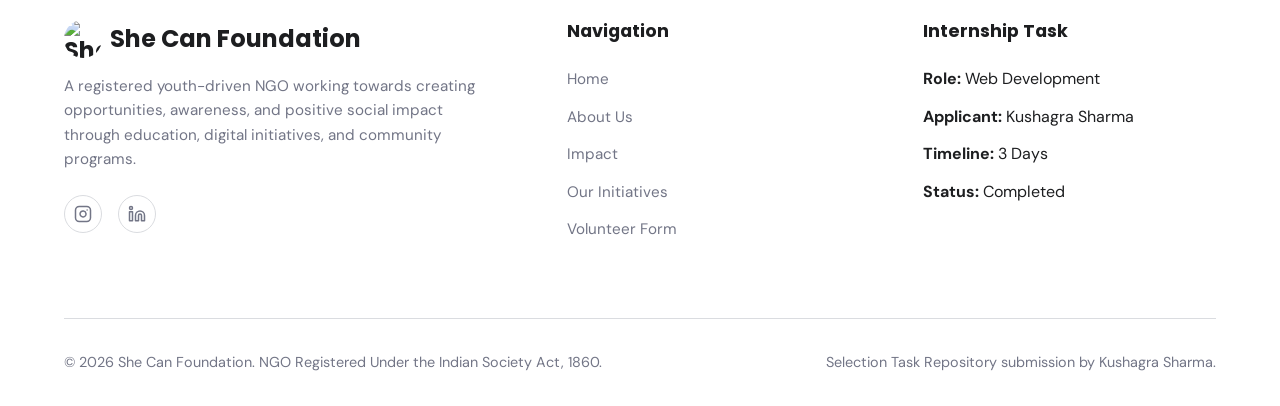
==== commit 4f499e49: "Clean: Remove HTML comments from donate page, update Instagram link" ====
--- a/donate.html
+++ b/donate.html
@@ -4,8 +4,6 @@
   <meta charset="UTF-8">
   <meta name="viewport" content="width=device-width, initial-scale=1.0">
   <title>Donate to She Can Foundation | Support a Worthy Cause</title>
-  
-  <!-- Prevent styling flashes in dark mode (FOUC) -->
   <meta name="color-scheme" content="light dark">
   <link rel="icon" type="image/jpeg" href="assets/favicon.jpg">
   <script>
@@ -19,12 +17,9 @@
       }
     })();
   </script>
-
-  <!-- Style link -->
   <link rel="stylesheet" href="style.css">
   
   <style>
-    /* Specific overrides for the Donate page layout */
     .donate-grid {
       display: grid;
       grid-template-columns: 1.2fr 0.8fr;
@@ -33,9 +28,7 @@
       align-items: start;
     }
     
-    .donate-content h1 span {
-      color: var(--secondary-color);
-    }
+    .donate-content h1 span { color: var(--secondary-color); }
     
     .truth-box {
       background-color: var(--bg-subtle);
@@ -136,30 +129,23 @@
         grid-template-columns: 1fr;
         gap: 3rem;
       }
-      .payment-card {
-        position: static;
-      }
+      .payment-card { position: static; }
     }
     
     @media (max-width: 576px) {
-      .tier-grid {
-        grid-template-columns: 1fr;
-      }
+      .tier-grid { grid-template-columns: 1fr; }
     }
   </style>
 </head>
 <body>
 
-  <!-- --- Header / Navigation --- -->
   <header id="header">
     <div class="container">
       <div class="nav-wrapper">
-        <!-- Logo -->
         <a href="index.html" class="logo" aria-label="She Can Foundation Home">
           <img src="assets/logo.jpg" alt="She Can Foundation Logo"> She Can Foundation
         </a>
         
-        <!-- Navigation Links -->
         <nav>
           <ul class="nav-menu" id="nav-menu">
             <li><a href="index.html#home" class="nav-link">Home</a></li>
@@ -172,7 +158,6 @@
           </ul>
         </nav>
 
-        <!-- Right Header Actions (Toggle & CTA) -->
         <div class="nav-actions">
           <button class="theme-btn" id="theme-toggle" aria-label="Toggle light/dark theme">
             <svg class="moon-icon" xmlns="http://www.w3.org/2000/svg" width="20" height="20" viewBox="0 0 24 24" fill="none" stroke="currentColor" stroke-width="2" stroke-linecap="round" stroke-linejoin="round">
@@ -186,7 +171,6 @@
           
           <a href="#payment-section" class="btn btn-primary" style="padding: 0.6rem 1.25rem; font-size: 0.9rem;">Donate Now</a>
           
-          <!-- Mobile Menu Burger -->
           <button class="menu-toggle" id="menu-toggle" aria-label="Toggle mobile menu">
             <span></span>
             <span></span>
@@ -197,10 +181,8 @@
     </div>
   </header>
 
-  <!-- --- Donate Page Main Content --- -->
   <main class="container">
     <div class="donate-grid">
-      <!-- Left side: Emotional story & tiers -->
       <div class="donate-content">
         <p style="text-transform: uppercase; letter-spacing: 2px; font-weight: 700; color: var(--secondary-color); font-size: 0.85rem; margin-bottom: 0.5rem;">
           SUPPORT A WORTHY CAUSE
@@ -211,7 +193,7 @@
           Dear Donor,
         </p>
         <p>
-          Every month, a 13-year-old girl in a small village is forced to miss five days of school. Not because she doesn’t want to learn. Not because she is lazy. But because she cannot afford something as basic as a sanitary pad.
+          Every month, a 13-year-old girl in a small village is forced to miss five days of school. Not because she doesn't want to learn. Not because she is lazy. But because she cannot afford something as basic as a sanitary pad.
         </p>
         <p>
           She hides at home in shame. She uses rags, newspapers, even sand — risking her health and her dignity. Slowly, her dreams of education, freedom, and self-respect begin to fade.
@@ -260,16 +242,13 @@
         </div>
       </div>
 
-      <!-- Right side: Payment QR & Form -->
       <div class="payment-card" id="payment-section">
-        <!-- QR Code scanning -->
         <div class="qr-container">
           <img src="assets/razorpay_upi_qr.jpg" alt="Razorpay UPI QR Scanner for She Can Foundation">
           <p>Scan to Pay with Any UPI App</p>
           <p style="font-size: 0.75rem; color: var(--text-muted); margin-top: 0.25rem;">GPay, PhonePe, Paytm, BHIM</p>
         </div>
 
-        <!-- Custom Donation form -->
         <h3>Donation Form</h3>
         <div class="success-msg" id="payment-success">
           Donation Completed Successfully! 🌟 A tax receipt will be sent to your email shortly. Thank you!
@@ -294,7 +273,6 @@
     </div>
   </main>
 
-  <!-- --- Footer --- -->
   <footer>
     <div class="container">
       <div class="footer-grid">
@@ -306,7 +284,7 @@
             A registered youth-driven NGO working towards creating opportunities, awareness, and positive social impact through education, digital initiatives, and community programs.
           </p>
           <div class="social-links">
-            <a href="https://www.instagram.com/_shecanfoundation_" target="_blank" rel="noopener noreferrer" class="social-btn" aria-label="Follow us on Instagram">
+            <a href="https://www.instagram.com/shecanfoundation.ngo/" target="_blank" rel="noopener noreferrer" class="social-btn" aria-label="Follow us on Instagram">
               <svg xmlns="http://www.w3.org/2000/svg" width="18" height="18" viewBox="0 0 24 24" fill="none" stroke="currentColor" stroke-width="2" stroke-linecap="round" stroke-linejoin="round">
                 <rect x="2" y="2" width="20" height="20" rx="5" ry="5"/>
                 <path d="M16 11.37A4 4 0 1 1 12.63 8 4 4 0 0 1 16 11.37zM17.5 6.5h.01"/>
@@ -351,7 +329,6 @@
     </div>
   </footer>
 
-  <!-- Script link -->
   <script src="script.js"></script>
 </body>
 </html>
--- a/style.css
+++ b/style.css
@@ -1,55 +1,35 @@
-/* 
-  =========================================
-  SHE CAN FOUNDATION - SELECTION TASK STYLES
-  =========================================
-  Clean, modern, and basic CSS.
-  Directly inspired by shecanfoundation.org:
-  - Typography: Poppins & DM Sans
-  - Brand Colors: Royal Purple (#673de6) & Logo Orange-Red (#ff4d15)
-  - Section Backgrounds: Alternating Dark Charcoal (#26201e), Lavender-Gray (#ebebef), and White (#ffffff)
-*/
-
-/* --- Google Fonts --- */
 @import url('https://fonts.googleapis.com/css2?family=DM+Sans:wght@400;500;700&family=Poppins:wght@400;500;600;700;800&display=swap');
 
-/* --- Design Tokens / Variables --- */
 :root {
-  /* Color Scheme - shecanfoundation.org original branding */
-  --primary-color: #ed0707;       /* Original brand highlight/button color (bright red) */
+  --primary-color: #ed0707;
   --primary-hover: #c90505;
-  --secondary-color: #673de6;     /* Royal Purple (Logo color) */
+  --secondary-color: #673de6;
   --secondary-hover: #5025d1;
-  --text-main: #1d1e20;           /* Off-black body text */
-  --text-muted: #727586;          /* Muted gray text */
-  --bg-main: #ffffff;             
-  --bg-subtle: #ebebef;           /* Original light gray background block (rgb(235, 235, 239)) */
-  --bg-dark: #26201e;             /* Original dark background banner (rgb(38, 32, 30)) */
-  --bg-dark-deep: #0d0705;        /* Original very dark background (rgb(13, 7, 5)) */
+  --text-main: #1d1e20;
+  --text-muted: #727586;
+  --bg-main: #ffffff;
+  --bg-subtle: #ebebef;
+  --bg-dark: #26201e;
+  --bg-dark-deep: #0d0705;
   --white: #ffffff;
-  --border-color: #dadce0;        
-  
-  /* Shadow Effects */
+  --border-color: #dadce0;
   --shadow-sm: 0 2px 4px rgba(0, 0, 0, 0.05);
   --shadow-md: 0 4px 12px rgba(0, 0, 0, 0.08);
   --shadow-lg: 0 12px 24px rgba(0, 0, 0, 0.12);
-  
-  /* Layout spacing */
   --border-radius: 12px;
   --transition-speed: 0.3s;
 }
 
-/* --- Dark Theme Tokens --- */
 [data-theme="dark"] {
   --text-main: #f2f3f6;
   --text-muted: #9ca3af;
-  --bg-main: #0f172a;             /* Slate dark background */
-  --bg-subtle: #1e293b;           /* Slate lighter background */
+  --bg-main: #0f172a;
+  --bg-subtle: #1e293b;
   --border-color: #334155;
   --shadow-md: 0 4px 12px rgba(0, 0, 0, 0.3);
   --shadow-lg: 0 12px 24px rgba(0, 0, 0, 0.4);
 }
 
-/* --- Base Resets --- */
 * {
   margin: 0;
   padding: 0;
@@ -80,7 +60,6 @@
   color: inherit;
 }
 
-/* --- Typography --- */
 h1, h2, h3, h4, h5, h6 {
   font-family: 'Poppins', sans-serif;
   font-weight: 700;
@@ -99,7 +78,6 @@
   display: inline-block;
 }
 
-/* Elegant decorative line under main headings */
 h2::after {
   content: '';
   position: absolute;
@@ -117,7 +95,6 @@
   margin-bottom: 1.5rem;
 }
 
-/* --- Helper Classes / Utilities --- */
 .container {
   max-width: 1200px;
   margin: 0 auto;
@@ -176,14 +153,13 @@
   background-color: rgba(103, 61, 230, 0.05);
 }
 
-/* --- Header & Navigation --- */
 header {
   position: fixed;
   top: 0;
   left: 0;
   width: 100%;
   z-index: 1000;
-  background-color: rgba(38, 32, 30, 0.95); /* Transparent original dark charcoal */
+  background-color: rgba(38, 32, 30, 0.95);
   backdrop-filter: blur(10px);
   -webkit-backdrop-filter: blur(10px);
   border-bottom: 1px solid rgba(255, 255, 255, 0.08);
@@ -196,7 +172,7 @@
 
 header.scrolled {
   box-shadow: var(--shadow-sm);
-  background-color: rgb(38, 32, 30); /* Solid original dark charcoal */
+  background-color: rgb(38, 32, 30);
 }
 
 .nav-wrapper {
@@ -209,7 +185,7 @@
 .logo {
   font-size: 1.3rem;
   font-weight: 800;
-  color: #ffffff; /* White logo text for high-contrast on dark header */
+  color: #ffffff;
   display: flex;
   align-items: center;
   gap: 0.75rem;
@@ -235,13 +211,13 @@
 .nav-link {
   font-weight: 600;
   font-size: 0.95rem;
-  color: rgba(255, 255, 255, 0.85); /* Readable light text on dark header */
+  color: rgba(255, 255, 255, 0.85);
   transition: color var(--transition-speed);
 }
 
 .nav-link:hover,
 .nav-link.active {
-  color: var(--primary-color); /* Hover / active red */
+  color: var(--primary-color);
 }
 
 .nav-actions {
@@ -250,7 +226,6 @@
   gap: 1rem;
 }
 
-/* Theme Toggle Button */
 .theme-btn {
   background: transparent;
   border: 1px solid rgba(255, 255, 255, 0.2);
@@ -261,7 +236,7 @@
   display: flex;
   align-items: center;
   justify-content: center;
-  color: #ffffff; /* White icon */
+  color: #ffffff;
   transition: all var(--transition-speed);
 }
 
@@ -270,23 +245,11 @@
   border-color: var(--primary-color);
 }
 
-.theme-btn .sun-icon {
-  display: none;
-}
-
-.theme-btn .moon-icon {
-  display: block;
-}
-
-[data-theme="dark"] .theme-btn .sun-icon {
-  display: block;
-}
-
-[data-theme="dark"] .theme-btn .moon-icon {
-  display: none;
-}
-
-/* Mobile Menu Toggle */
+.theme-btn .sun-icon { display: none; }
+.theme-btn .moon-icon { display: block; }
+[data-theme="dark"] .theme-btn .sun-icon { display: block; }
+[data-theme="dark"] .theme-btn .moon-icon { display: none; }
+
 .menu-toggle {
   display: none;
   background: transparent;
@@ -306,25 +269,16 @@
   transition: all var(--transition-speed);
 }
 
-/* --- Hero Section --- */
 .hero-section {
   padding: 160px 0 100px 0;
-  background-color: var(--bg-dark); /* Original Dark Charcoal background */
+  background-color: var(--bg-dark);
   color: var(--white);
   border-bottom: 1px solid #332d2b;
 }
 
-.hero-section h1 {
-  color: var(--white);
-}
-
-.hero-section h1 span {
-  color: var(--secondary-color);
-}
-
-.hero-section p {
-  color: #d1d5db; /* Light gray body text */
-}
+.hero-section h1 { color: var(--white); }
+.hero-section h1 span { color: var(--secondary-color); }
+.hero-section p { color: #d1d5db; }
 
 .hero-section .btn-outline {
   border-color: #4b5563;
@@ -343,13 +297,8 @@
   gap: 4rem;
 }
 
-.hero-content h1 {
-  margin-bottom: 1.5rem;
-}
-
-.hero-content p {
-  margin-bottom: 2rem;
-}
+.hero-content h1 { margin-bottom: 1.5rem; }
+.hero-content p { margin-bottom: 2rem; }
 
 .hero-buttons {
   display: flex;
@@ -372,9 +321,8 @@
   border: 4px solid rgba(255, 255, 255, 0.15);
 }
 
-/* --- Stats / Impact Bar --- */
 .stats-section {
-  background-color: var(--bg-main); /* White divider section */
+  background-color: var(--bg-main);
   padding: 3.5rem 0;
   border-bottom: 1px solid var(--border-color);
 }
@@ -385,9 +333,7 @@
   gap: 2rem;
 }
 
-.stat-card {
-  text-align: center;
-}
+.stat-card { text-align: center; }
 
 .stat-card h3 {
   font-size: 2.25rem;
@@ -402,10 +348,9 @@
   font-size: 0.95rem;
 }
 
-/* --- About Section --- */
 .about-section {
   padding: 100px 0;
-  background-color: var(--bg-subtle); /* Original light lavender-gray background */
+  background-color: var(--bg-subtle);
   border-bottom: 1px solid var(--border-color);
 }
 
@@ -424,9 +369,7 @@
   object-fit: cover;
 }
 
-.about-content h2 {
-  margin-bottom: 2rem;
-}
+.about-content h2 { margin-bottom: 2rem; }
 
 .about-features {
   display: grid;
@@ -436,7 +379,7 @@
 }
 
 .feature-box {
-  background-color: var(--bg-main); /* White boxes on gray background */
+  background-color: var(--bg-main);
   padding: 1.25rem;
   border-radius: var(--border-radius);
   border: 1px solid var(--border-color);
@@ -454,9 +397,8 @@
   margin: 0;
 }
 
-/* --- Founder Quote Section --- */
 .quote-section {
-  background: linear-gradient(135deg, var(--bg-dark), var(--bg-dark-deep)); /* Original Dark Quote block */
+  background: linear-gradient(135deg, var(--bg-dark), var(--bg-dark-deep));
   color: var(--white);
   padding: 80px 0;
 }
@@ -499,10 +441,9 @@
   margin-top: 0.25rem;
 }
 
-/* --- On-ground Activity Showcase Section --- */
 .activity-section {
   padding: 100px 0;
-  background-color: var(--bg-main); /* White background section */
+  background-color: var(--bg-main);
   border-bottom: 1px solid var(--border-color);
 }
 
@@ -513,9 +454,7 @@
   gap: 4rem;
 }
 
-.activity-content h2 {
-  margin-bottom: 1.5rem;
-}
+.activity-content h2 { margin-bottom: 1.5rem; }
 
 .activity-image-wrapper img {
   border-radius: 20px;
@@ -525,16 +464,13 @@
   object-fit: cover;
 }
 
-/* --- Initiatives Section --- */
 .initiatives-section {
   padding: 100px 0;
-  background-color: var(--bg-subtle); /* Original light lavender-gray background */
+  background-color: var(--bg-subtle);
   border-bottom: 1px solid var(--border-color);
 }
 
-.section-header {
-  margin-bottom: 4rem;
-}
+.section-header { margin-bottom: 4rem; }
 
 .initiatives-grid {
   display: grid;
@@ -543,7 +479,7 @@
 }
 
 .initiative-card {
-  background-color: var(--bg-main); /* White cards on gray section */
+  background-color: var(--bg-main);
   padding: 2.5rem 2rem;
   border-radius: var(--border-radius);
   border: 1px solid var(--border-color);
@@ -585,36 +521,26 @@
   margin: 0;
 }
 
-/* --- Join/Contact Section --- */
 .join-section {
   padding: 100px 0;
-  background-color: var(--bg-dark-deep); /* Dark background to match original */
+  background-color: var(--bg-dark-deep);
   color: var(--white);
   border-bottom: 1px solid rgba(255, 255, 255, 0.05);
 }
 
-.join-section-header {
-  margin-bottom: 3.5rem;
-}
-
-.join-section-header h2 {
-  color: var(--white);
-}
-
-.join-section-header p {
-  color: rgba(255, 255, 255, 0.8) !important;
-}
+.join-section-header { margin-bottom: 3.5rem; }
+.join-section-header h2 { color: var(--white); }
+.join-section-header p { color: rgba(255, 255, 255, 0.8) !important; }
 
 .join-grid {
   display: grid;
-  grid-template-columns: 1.1fr 0.9fr; /* Left: Volunteer Form, Right: Donation Column */
+  grid-template-columns: 1.1fr 0.9fr;
   gap: 3.5rem;
   align-items: start;
 }
 
-/* Form Styling */
 .form-card {
-  background-color: var(--bg-dark); /* Midnight purple card background on dark section */
+  background-color: var(--bg-dark);
   padding: 3rem 2.5rem;
   border-radius: var(--border-radius);
   border: 1px solid rgba(255, 255, 255, 0.1);
@@ -627,13 +553,9 @@
   color: var(--white);
 }
 
-.form-card p {
-  color: rgba(255, 255, 255, 0.8) !important;
-}
-
-.join-section .form-label {
-  color: rgba(255, 255, 255, 0.9);
-}
+.form-card p { color: rgba(255, 255, 255, 0.8) !important; }
+
+.join-section .form-label { color: rgba(255, 255, 255, 0.9); }
 
 .join-section .form-control {
   background-color: var(--bg-dark-deep);
@@ -651,17 +573,10 @@
   border-color: rgba(255, 255, 255, 0.1) !important;
 }
 
-.join-section .form-card div p {
-  color: rgba(255, 255, 255, 0.9) !important;
-}
-
-.join-section .form-card div p strong {
-  color: var(--white) !important;
-}
-
-.form-group {
-  margin-bottom: 1.25rem;
-}
+.join-section .form-card div p { color: rgba(255, 255, 255, 0.9) !important; }
+.join-section .form-card div p strong { color: var(--white) !important; }
+
+.form-group { margin-bottom: 1.25rem; }
 
 .form-label {
   display: block;
@@ -695,7 +610,6 @@
   min-height: 120px;
 }
 
-/* Success Message Overlay style */
 .success-msg {
   display: none;
   background-color: #d1fae5;
@@ -714,9 +628,8 @@
   color: #a7f3d0;
 }
 
-/* --- Footer --- */
 footer {
-  background-color: var(--bg-main); /* Original white footer background */
+  background-color: var(--bg-main);
   padding: 5rem 0 2rem 0;
   border-top: 1px solid var(--border-color);
 }
@@ -768,13 +681,8 @@
   color: var(--text-main);
 }
 
-.footer-links ul {
-  list-style: none;
-}
-
-.footer-links li {
-  margin-bottom: 0.75rem;
-}
+.footer-links ul { list-style: none; }
+.footer-links li { margin-bottom: 0.75rem; }
 
 .footer-links a {
   font-size: 0.95rem;
@@ -782,9 +690,7 @@
   transition: color var(--transition-speed);
 }
 
-.footer-links a:hover {
-  color: var(--primary-color);
-}
+.footer-links a:hover { color: var(--primary-color); }
 
 .footer-bottom {
   border-top: 1px solid var(--border-color);
@@ -800,8 +706,6 @@
   margin: 0;
   font-size: 0.9rem;
 }
-
-/* --- Responsive Media Queries --- */
 
 @media (max-width: 992px) {
   .hero-grid,
@@ -811,11 +715,9 @@
     grid-template-columns: 1fr;
     gap: 3rem;
   }
-  
-  .hero-image-wrapper {
-    order: -1;
-  }
-  
+
+  .hero-image-wrapper { order: -1; }
+
   .hero-image-wrapper img,
   .about-image-wrapper img,
   .activity-image-wrapper img {
@@ -823,18 +725,14 @@
     width: 100%;
   }
 
-  .initiatives-grid {
-    grid-template-columns: 1fr 1fr;
-  }
-  
+  .initiatives-grid { grid-template-columns: 1fr 1fr; }
+
   .footer-grid {
     grid-template-columns: 1fr 1fr;
     gap: 2.5rem;
   }
-  
-  .footer-about {
-    grid-column: span 2;
-  }
+
+  .footer-about { grid-column: span 2; }
 }
 
 @media (max-width: 768px) {
@@ -844,7 +742,7 @@
     left: -100%;
     width: 100%;
     height: calc(100vh - 80px);
-    background-color: #26201e; /* Same dark charcoal as header */
+    background-color: #26201e;
     flex-direction: column;
     padding: 3rem 1.5rem;
     gap: 2rem;
@@ -853,73 +751,43 @@
     border-top: 1px solid rgba(255, 255, 255, 0.1);
     box-shadow: var(--shadow-md);
   }
-  
-  .nav-menu.active {
-    left: 0;
-  }
-  
-  .menu-toggle {
-    display: flex;
-  }
-  
-  /* Menu Hamburger Animation */
+
+  .nav-menu.active { left: 0; }
+  .menu-toggle { display: flex; }
+
   .menu-toggle.active span:nth-child(1) {
     transform: rotate(45deg) translate(6px, 6px);
   }
-  
-  .menu-toggle.active span:nth-child(2) {
-    opacity: 0;
-  }
-  
+
+  .menu-toggle.active span:nth-child(2) { opacity: 0; }
+
   .menu-toggle.active span:nth-child(3) {
     transform: rotate(-45deg) translate(6px, -6px);
   }
-  
-  .stats-grid {
-    grid-template-columns: 1fr 1fr;
-  }
-  
-  .about-features {
-    grid-template-columns: 1fr;
-  }
-
-  .initiatives-grid {
-    grid-template-columns: 1fr;
-  }
-  
-  .form-card {
-    padding: 2rem 1.5rem;
-  }
+
+  .stats-grid { grid-template-columns: 1fr 1fr; }
+  .about-features { grid-template-columns: 1fr; }
+  .initiatives-grid { grid-template-columns: 1fr; }
+  .form-card { padding: 2rem 1.5rem; }
 }
 
 @media (max-width: 480px) {
-  .stats-grid {
-    grid-template-columns: 1fr;
-  }
-  
-  .footer-grid {
-    grid-template-columns: 1fr;
-  }
-  
-  .footer-about {
-    grid-column: span 1;
-  }
-  
+  .stats-grid { grid-template-columns: 1fr; }
+  .footer-grid { grid-template-columns: 1fr; }
+  .footer-about { grid-column: span 1; }
+
   .hero-buttons {
     flex-direction: column;
   }
-  
-  .hero-buttons .btn {
-    width: 100%;
-  }
-  
+
+  .hero-buttons .btn { width: 100%; }
+
   .footer-bottom {
     flex-direction: column;
     text-align: center;
   }
 }
 
-/* --- Interactive Testimonial Slider Styles --- */
 .slider-container {
   position: relative;
   max-width: 850px;
@@ -992,7 +860,6 @@
   transform: scale(1.2);
 }
 
-/* --- Interactive FAQ Accordion Styles --- */
 .faq-section {
   padding: 100px 0;
   background-color: var(--bg-main);
@@ -1062,7 +929,6 @@
   padding: 0 1.5rem 1.5rem 1.5rem;
 }
 
-/* --- Toast / Confetti Animations --- */
 .confetti-piece {
   position: fixed;
   width: 10px;
@@ -1081,7 +947,6 @@
   }
 }
 
-/* --- Scroll Reveal Animations --- */
 @media (prefers-reduced-motion: no-preference) {
   .scroll-reveal {
     opacity: 0;
@@ -1094,4 +959,3 @@
     transform: translateY(0);
   }
 }
-
